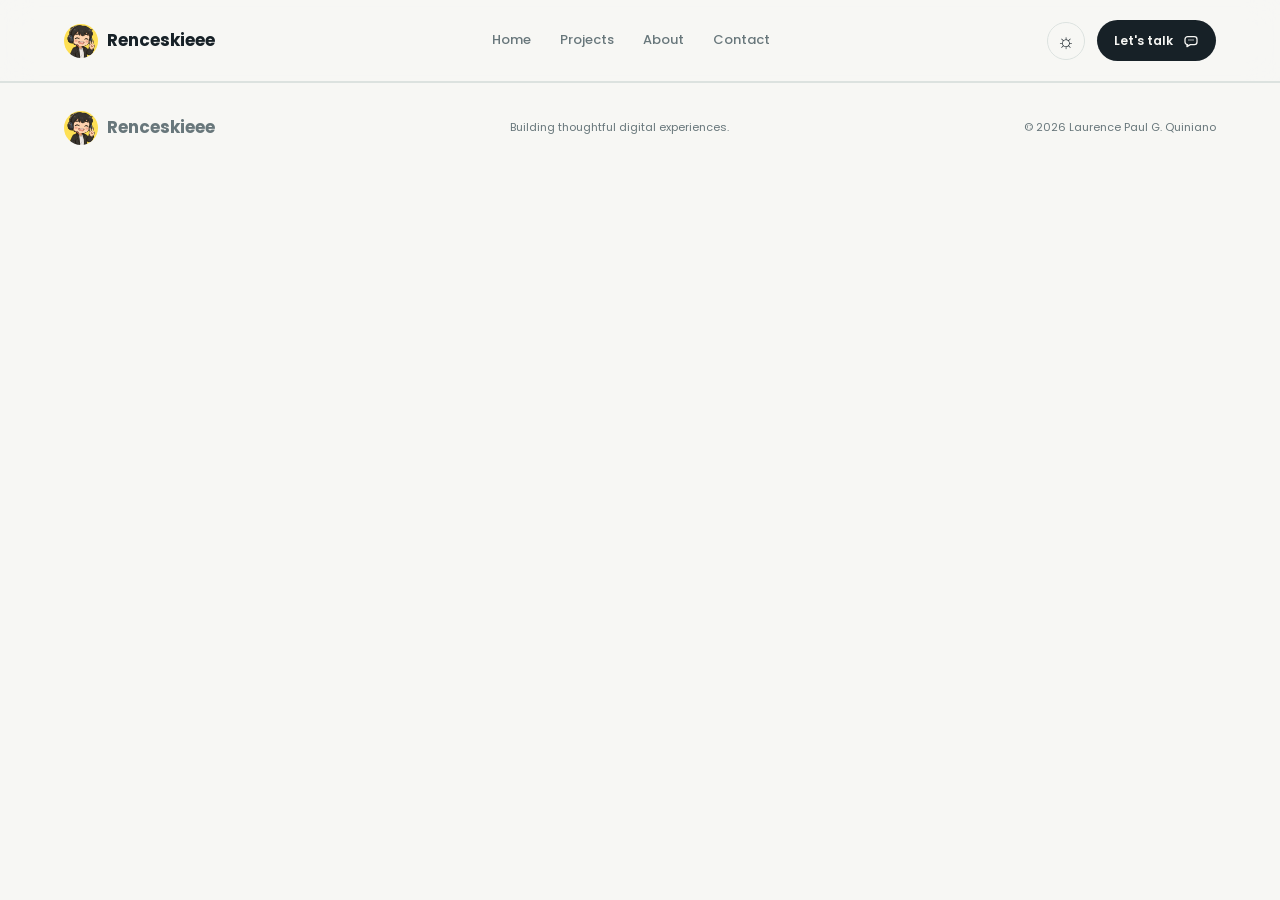
==== index.html @ ea2045a1 "potfolio deployment" ====
<!doctype html>
<html lang="en">
  <head>
    <meta charset="UTF-8" />
    <meta name="viewport" content="width=device-width, initial-scale=1.0" />
    <meta http-equiv="Cache-Control" content="no-cache, no-store, must-revalidate" />
    <meta http-equiv="Pragma" content="no-cache" />
    <meta http-equiv="refresh" content="0; url=main.html?v=20260806#home" />
    <title>Renceskieee</title>
    <link rel="icon" type="image/png" href="assets/images/icons/RencyQ.png" />
    <link rel="preconnect" href="https://fonts.googleapis.com" />
    <link rel="preconnect" href="https://fonts.gstatic.com" crossorigin />
    <link
      href="https://fonts.googleapis.com/css2?family=Poppins:wght@400;500;600;700;800&display=swap"
      rel="stylesheet"
    />
  </head>
  <body>
    <main class="redirect-message">
      <a href="main.html?v=20260806#home">Open Laurence Quiniano's portfolio</a>
    </main>
  </body>
</html>
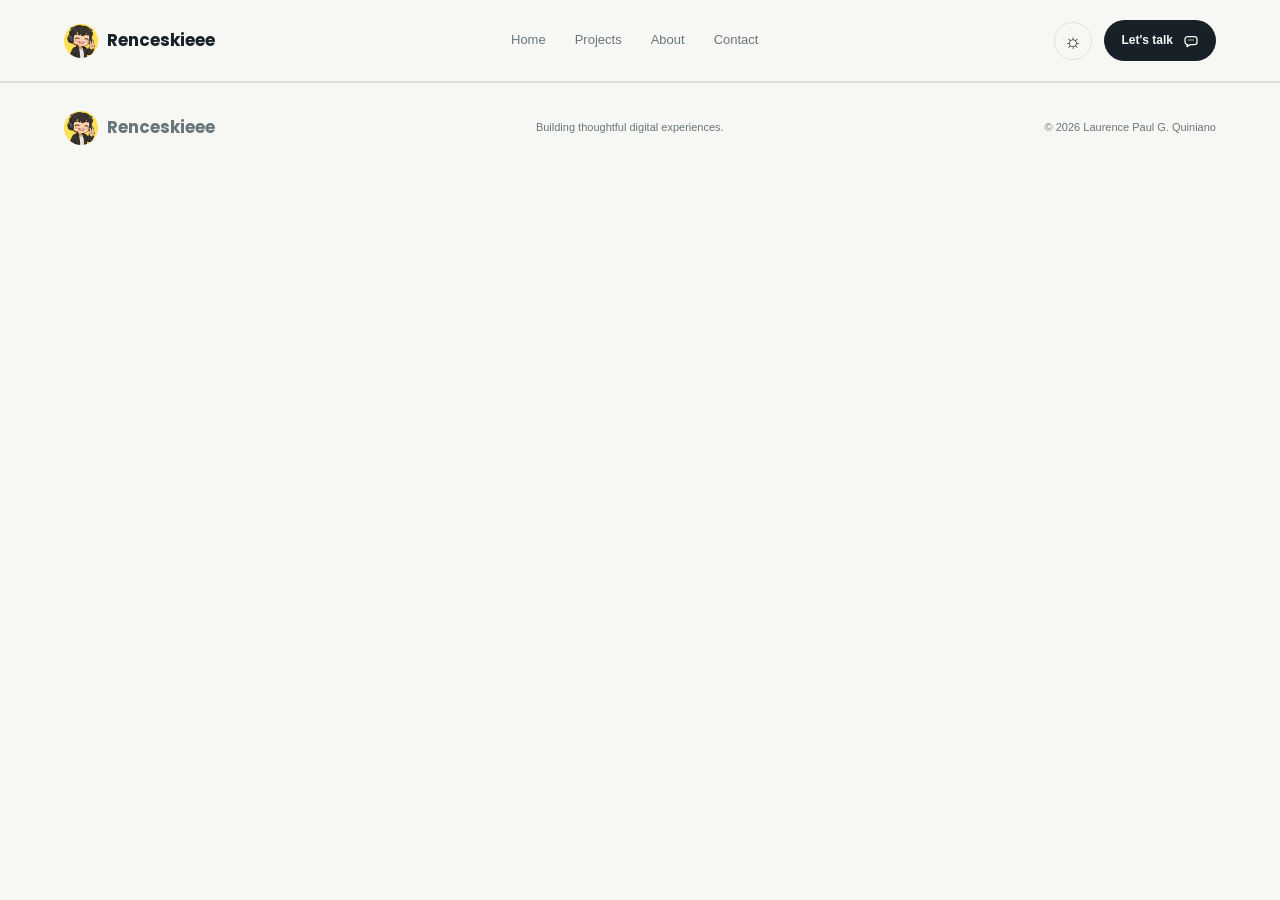
==== commit 2dcbb6a7: "index.html verification update" ====
--- a/index.html
+++ b/index.html
@@ -2,6 +2,7 @@
 <html lang="en">
   <head>
     <meta charset="UTF-8" />
+    <meta name="google-site-verification" content="sPp_TaTsUMmbUsxikgZh6AxbG1l3m3sPKCjCnGWLB4o" />
     <meta name="viewport" content="width=device-width, initial-scale=1.0" />
     <meta http-equiv="Cache-Control" content="no-cache, no-store, must-revalidate" />
     <meta http-equiv="Pragma" content="no-cache" />
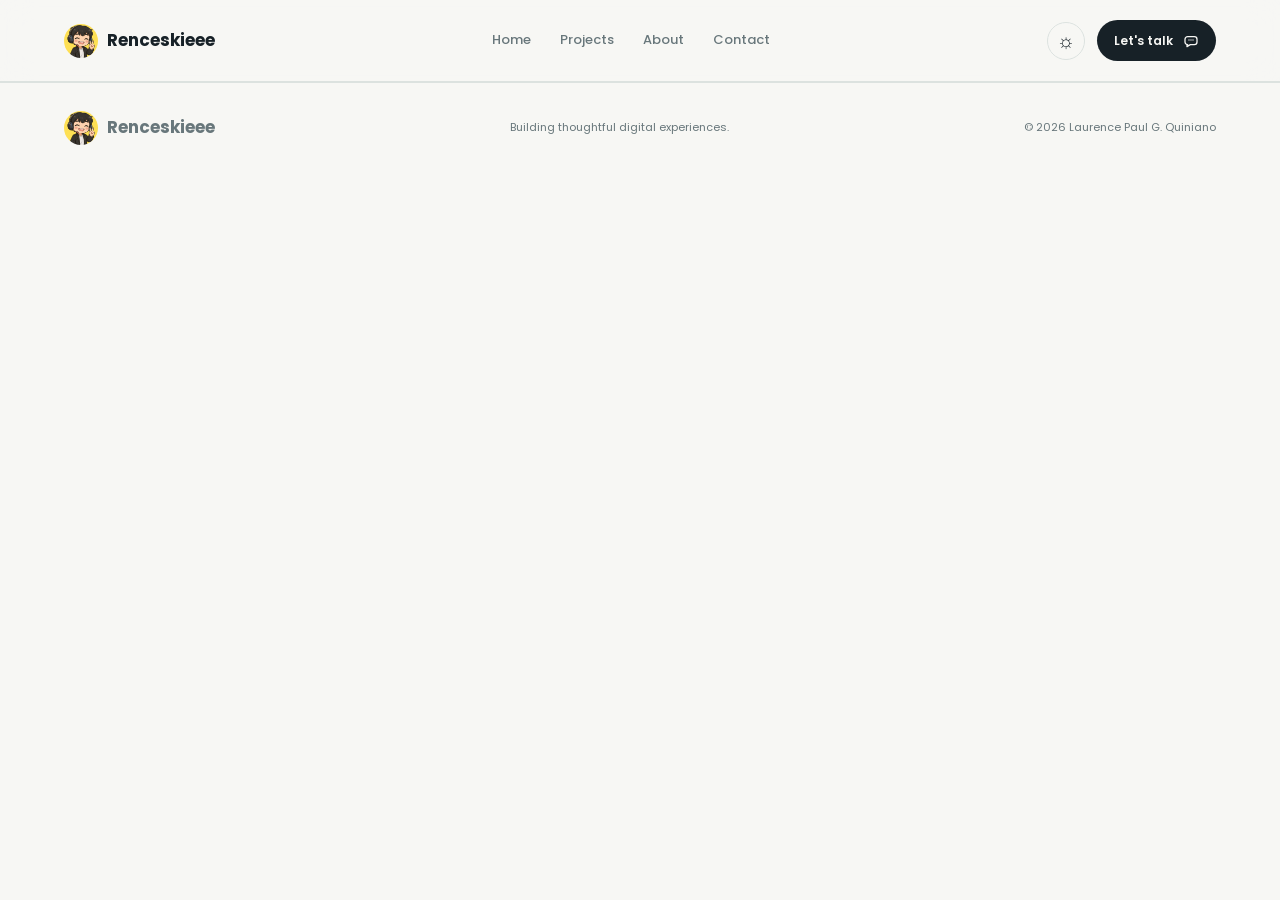
==== commit ddc1431a: "sitemap added and URL updated" ====
--- a/index.html
+++ b/index.html
@@ -6,7 +6,7 @@
     <meta name="viewport" content="width=device-width, initial-scale=1.0" />
     <meta http-equiv="Cache-Control" content="no-cache, no-store, must-revalidate" />
     <meta http-equiv="Pragma" content="no-cache" />
-    <meta http-equiv="refresh" content="0; url=main.html?v=20260806#home" />
+    <meta http-equiv="refresh" content="0; url=main.html#_home" />
     <title>Renceskieee</title>
     <link rel="icon" type="image/png" href="assets/images/icons/RencyQ.png" />
     <link rel="preconnect" href="https://fonts.googleapis.com" />
@@ -18,7 +18,7 @@
   </head>
   <body>
     <main class="redirect-message">
-      <a href="main.html?v=20260806#home">Open Laurence Quiniano's portfolio</a>
+      <a href="main.html#_home">Open Laurence Quiniano's portfolio</a>
     </main>
   </body>
 </html>
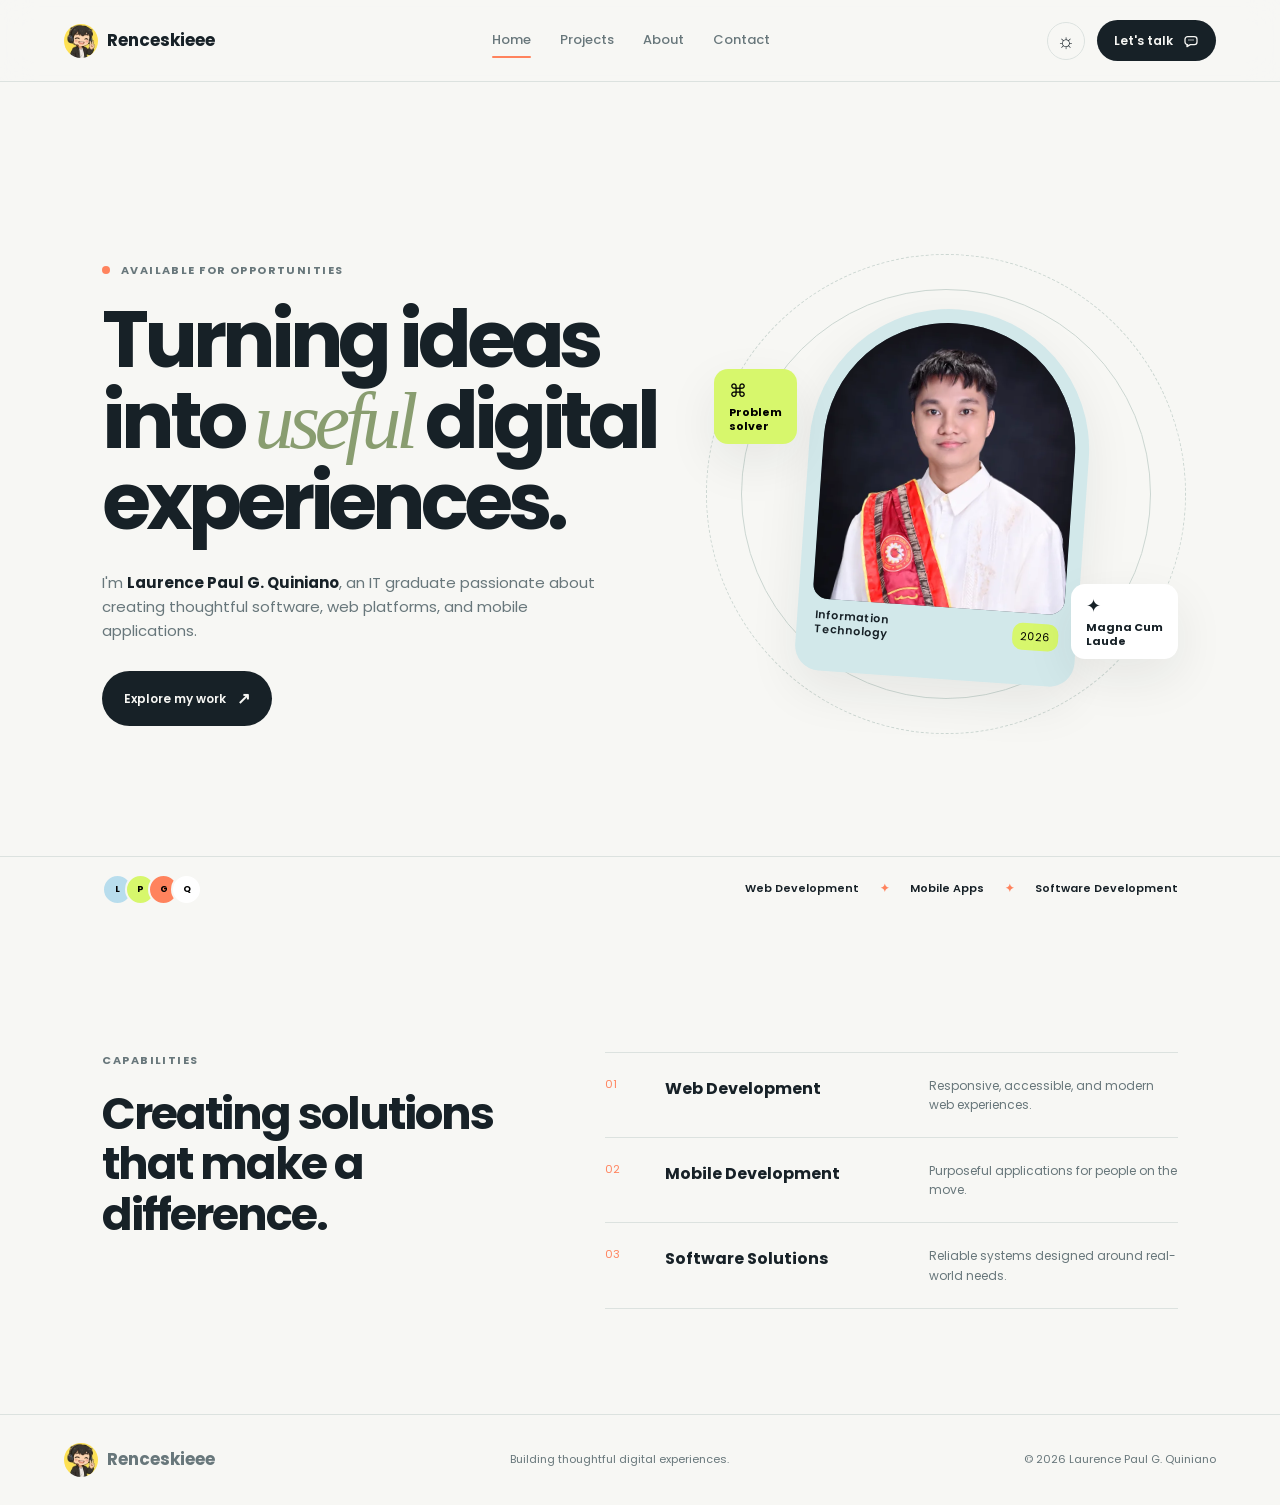
==== commit 479dbc7c: "pages and sitemap update" ====
--- a/index.html
+++ b/index.html
@@ -2,23 +2,248 @@
 <html lang="en">
   <head>
     <meta charset="UTF-8" />
+    <meta name="viewport" content="width=device-width, initial-scale=1.0" />
     <meta name="google-site-verification" content="sPp_TaTsUMmbUsxikgZh6AxbG1l3m3sPKCjCnGWLB4o" />
-    <meta name="viewport" content="width=device-width, initial-scale=1.0" />
-    <meta http-equiv="Cache-Control" content="no-cache, no-store, must-revalidate" />
-    <meta http-equiv="Pragma" content="no-cache" />
-    <meta http-equiv="refresh" content="0; url=main.html#_home" />
-    <title>Renceskieee</title>
-    <link rel="icon" type="image/png" href="assets/images/icons/RencyQ.png" />
+    <title>Laurence Paul Quiniano | Web &amp; Mobile Developer – Philippines</title>
+    <meta name="description" content="Portfolio of Laurence Paul G. Quiniano, a Magna Cum Laude BSIT graduate from EARIST building web and mobile apps with Flutter, React, Node.js and MySQL." />
+    <meta name="author" content="Laurence Paul G. Quiniano" />
+    <meta name="robots" content="index, follow" />
+    <link rel="canonical" href="https://renceskieee.dev/" />
+    <meta property="og:type" content="website" />
+    <meta property="og:site_name" content="Laurence Paul Quiniano" />
+    <meta property="og:title" content="Laurence Paul Quiniano | Web &amp; Mobile Developer – Philippines" />
+    <meta property="og:description" content="Portfolio of Laurence Paul G. Quiniano, a Magna Cum Laude BSIT graduate from EARIST building web and mobile apps with Flutter, React, Node.js and MySQL." />
+    <meta property="og:url" content="https://renceskieee.dev/" />
+    <meta property="og:image" content="https://renceskieee.dev/assets/images/og-cover.jpg" />
+    <meta property="og:image:width" content="1200" />
+    <meta property="og:image:height" content="630" />
+    <meta property="og:image:alt" content="Laurence Paul G. Quiniano – Web &amp; Mobile Developer" />
+    <meta property="og:locale" content="en_PH" />
+    <meta name="twitter:card" content="summary_large_image" />
+    <meta name="twitter:title" content="Laurence Paul Quiniano | Web &amp; Mobile Developer – Philippines" />
+    <meta name="twitter:description" content="Portfolio of Laurence Paul G. Quiniano, a Magna Cum Laude BSIT graduate from EARIST building web and mobile apps with Flutter, React, Node.js and MySQL." />
+    <meta name="twitter:image" content="https://renceskieee.dev/assets/images/og-cover.jpg" />
+    <link rel="icon" href="favicon.ico" sizes="any" />
+    <link rel="icon" type="image/png" sizes="32x32" href="assets/images/icons/favicon-32.png" />
+    <link rel="apple-touch-icon" href="assets/images/icons/apple-touch-icon.png" />
+    <link rel="preload" as="image" href="assets/images/myself/laurence-quiniano.webp" type="image/webp" />
     <link rel="preconnect" href="https://fonts.googleapis.com" />
     <link rel="preconnect" href="https://fonts.gstatic.com" crossorigin />
     <link
       href="https://fonts.googleapis.com/css2?family=Poppins:wght@400;500;600;700;800&display=swap"
       rel="stylesheet"
     />
+    <link rel="stylesheet" href="assets/css/style.css" />
+    <link rel="stylesheet" href="assets/css/home.css" />
+    <link rel="stylesheet" href="assets/css/projects.css" />
+    <link rel="stylesheet" href="assets/css/about.css" />
+    <link rel="stylesheet" href="assets/css/contacts.css" />
+    <script type="application/ld+json">
+      {
+        "@context": "https://schema.org",
+        "@graph": [
+          {
+            "@type": "Person",
+            "@id": "https://renceskieee.dev/#person",
+            "name": "Laurence Paul G. Quiniano",
+            "alternateName": [
+              "Laurence Quiniano",
+              "Renceskieee"
+            ],
+            "url": "https://renceskieee.dev/",
+            "image": "https://renceskieee.dev/assets/images/myself/laurence-quiniano.webp",
+            "jobTitle": "Programmer",
+            "description": "Information Technology graduate (Magna Cum Laude) building web and mobile applications with Flutter, React, Node.js and MySQL.",
+            "email": "mailto:quiniano.infotech@gmail.com",
+            "address": {
+              "@type": "PostalAddress",
+              "addressCountry": "PH"
+            },
+            "worksFor": {
+              "@type": "Organization",
+              "name": "Philippine Crop Insurance Corporation"
+            },
+            "alumniOf": {
+              "@type": "CollegeOrUniversity",
+              "name": "Eulogio \"Amang\" Rodriguez Institute of Science and Technology"
+            },
+            "knowsAbout": [
+              "Web Development",
+              "Mobile App Development",
+              "Flutter",
+              "React",
+              "JavaScript",
+              "Node.js",
+              "MySQL",
+              "Firebase"
+            ],
+            "sameAs": [
+              "https://web.facebook.com/xRency",
+              "https://www.instagram.com/renceskieee27/",
+              "https://www.youtube.com/@RencyQ"
+            ]
+          },
+          {
+            "@type": "WebSite",
+            "@id": "https://renceskieee.dev/#website",
+            "url": "https://renceskieee.dev/",
+            "name": "Laurence Paul Quiniano – Portfolio",
+            "publisher": {
+              "@id": "https://renceskieee.dev/#person"
+            },
+            "inLanguage": "en"
+          }
+        ]
+      }
+    </script>
   </head>
-  <body>
-    <main class="redirect-message">
-      <a href="main.html#_home">Open Laurence Quiniano's portfolio</a>
-    </main>
+  <body data-page="home">
+    <div class="site-shell">
+      <header class="site-header">
+        <a class="brand" href="./" aria-label="Renceskieee home"
+          ><img
+            src="assets/images/icons/logo-96.webp"
+            alt="Renceskieee logo"
+            width="34"
+            height="34"
+          /><strong>Renceskieee</strong></a
+        >
+        <button
+          class="menu-toggle"
+          type="button"
+          aria-label="Open navigation"
+          aria-expanded="false"
+        >
+          <i></i><i></i><i></i>
+        </button>
+        <nav class="site-nav" aria-label="Primary navigation">
+          <a href="./" class="active" aria-current="page">Home</a>
+          <a href="projects.html">Projects</a>
+          <a href="about.html">About</a>
+          <a href="contact.html">Contact</a>
+        </nav>
+        <div class="header-actions">
+          <button
+            class="theme-toggle"
+            type="button"
+            aria-label="Switch to dark mode"
+            aria-pressed="false"
+          >
+            <span class="sun-icon">☼</span
+            ><span class="moon-icon">☾</span></button
+          ><a class="header-cta" href="contact.html"
+            >Let's talk
+            <svg
+              class="header-cta-icon"
+              viewBox="0 0 24 24"
+              aria-hidden="true"
+              fill="none"
+              stroke="currentColor"
+              stroke-width="1.9"
+              stroke-linecap="round"
+              stroke-linejoin="round"
+            >
+              <path d="M7 7h10a4 4 0 0 1 4 4v4a4 4 0 0 1-4 4H11l-5 3v-3H7a4 4 0 0 1-4-4v-4a4 4 0 0 1 4-4Z" />
+              <path d="M9 12h.01M12 12h.01M15 12h.01" />
+            </svg></a
+          >
+        </div>
+      </header>
+      <main id="page-content">
+        <section class="home-page page-section">
+          <div class="hero-grid">
+            <div class="hero-copy reveal">
+              <p class="eyebrow"><span></span> Available for opportunities</p>
+              <h1>Turning ideas into <em>useful</em> digital experiences.</h1>
+              <p class="hero-text">
+                I'm <strong>Laurence Paul G. Quiniano</strong>, an IT graduate
+                passionate about creating thoughtful software, web platforms, and mobile
+                applications.
+              </p>
+              <div class="hero-actions">
+                <a class="button button-primary" href="projects.html"
+                  >Explore my work <span>↗</span></a
+                >
+              </div>
+            </div>
+            <div class="hero-visual reveal">
+              <div class="orbit orbit-one"></div>
+              <div class="orbit orbit-two"></div>
+              <div class="profile-card">
+                <div class="profile-image">
+                  <img
+                    src="assets/images/myself/laurence-quiniano.webp"
+                    width="560"
+                    height="700"
+                    fetchpriority="high"
+                    alt="Laurence Paul G. Quiniano graduation portrait"
+                    loading="eager"
+                    decoding="async"
+                  />
+                </div>
+                <div class="profile-card-bottom">
+                  <p>Information<br />Technology</p>
+                  <i>2026</i>
+                </div>
+              </div>
+              <div class="floating-card code-card">
+                <span>⌘</span>
+                <p>Problem<br />solver</p>
+              </div>
+              <div class="floating-card award-card">
+                <span>✦</span>
+                <p>Magna Cum<br />Laude</p>
+              </div>
+            </div>
+          </div>
+          <div class="hero-footer">
+            <div class="proof-avatars" aria-label="Proof avatars">
+              <b>L</b><b>P</b><b>G</b><b>Q</b>
+            </div>
+            <div class="skill-marquee">
+              <span>Web Development</span><i>✦</i><span>Mobile Apps</span><i>✦</i
+              ><span>Software Development</span>
+            </div>
+          </div>
+          <section class="skills-preview reveal">
+            <div>
+              <p class="eyebrow">Capabilities</p>
+              <h2>Creating solutions that make a difference.</h2>
+            </div>
+            <div class="skill-list">
+              <article>
+                <span>01</span>
+                <h3>Web Development</h3>
+                <p>Responsive, accessible, and modern web experiences.</p>
+              </article>
+              <article>
+                <span>02</span>
+                <h3>Mobile Development</h3>
+                <p>Purposeful applications for people on the move.</p>
+              </article>
+              <article>
+                <span>03</span>
+                <h3>Software Solutions</h3>
+                <p>Reliable systems designed around real-world needs.</p>
+              </article>
+            </div>
+          </section>
+        </section>
+      </main>
+      <footer class="site-footer">
+        <a class="brand" href="./" aria-label="Renceskieee home"
+          ><img
+            src="assets/images/icons/logo-96.webp"
+            alt="Renceskieee logo"
+            width="34"
+            height="34"
+          /><strong>Renceskieee</strong></a
+        >
+        <p>Building thoughtful digital experiences.</p>
+        <p>© <span id="year">2026</span> Laurence Paul G. Quiniano</p>
+      </footer>
+    </div>
+    <script src="assets/js/main.js"></script>
+    <script src="assets/js/home.js"></script>
   </body>
 </html>
--- a/assets/css/style.css
+++ b/assets/css/style.css
@@ -0,0 +1,442 @@
+:root {
+  --ink: #172127;
+  --muted: #68777b;
+  --paper: #f7f7f4;
+  --white: #fff;
+  --lime: #d7f76c;
+  --orange: #ff835d;
+  --blue: #b8dded;
+  --line: #dce2df;
+  --header: rgba(247, 247, 244, 0.9);
+  --shadow: 0 18px 50px rgba(20, 35, 38, 0.08);
+  --radius: 22px;
+  --icon-filter: invert(12%) sepia(13%) saturate(1390%) hue-rotate(155deg) brightness(94%) contrast(91%);
+}
+html[data-theme="dark"] {
+  --ink: #edf3ee;
+  --muted: #a8b7b2;
+  --paper: #111916;
+  --white: #19241f;
+  --lime: #d7f76c;
+  --orange: #ff9b79;
+  --blue: #31515b;
+  --line: #31423b;
+  --header: rgba(17, 25, 22, 0.9);
+  --shadow: 0 18px 50px rgba(0, 0, 0, 0.28);
+  --icon-filter: invert(96%) sepia(7%) saturate(537%) hue-rotate(74deg) brightness(103%) contrast(91%);
+}
+* {
+  box-sizing: border-box;
+}
+html {
+  scroll-behavior: smooth;
+}
+body {
+  margin: 0;
+  background: var(--paper);
+  color: var(--ink);
+  font-family: Poppins, sans-serif;
+  font-size: 15px;
+  line-height: 1.6;
+  transition:
+    background 0.3s,
+    color 0.3s;
+}
+a {
+  color: inherit;
+  text-decoration: none;
+}
+button,
+input,
+textarea {
+  font: inherit;
+}
+.site-shell {
+  max-width: 1600px;
+  margin: auto;
+  overflow: hidden;
+}
+.site-header {
+  height: 82px;
+  padding: 0 clamp(20px, 5vw, 80px);
+  display: flex;
+  align-items: center;
+  justify-content: space-between;
+  border-bottom: 1px solid var(--line);
+  position: sticky;
+  top: 0;
+  background: var(--header);
+  -webkit-backdrop-filter: blur(16px);
+  backdrop-filter: blur(16px);
+  z-index: 10;
+  transition:
+    background 0.3s,
+    border-color 0.3s;
+}
+@supports not ((-webkit-backdrop-filter: blur(1px)) or (backdrop-filter: blur(1px))) {
+  .site-header {
+    background: var(--paper);
+  }
+}
+.brand {
+  display: flex;
+  align-items: center;
+  gap: 9px;
+  font-size: 17px;
+}
+.brand img {
+  width: 34px;
+  height: 34px;
+  border-radius: 50%;
+  object-fit: cover;
+  display: block;
+}
+.site-nav {
+  display: flex;
+  gap: 29px;
+}
+.site-nav a {
+  color: var(--muted);
+  font-size: 13px;
+  font-weight: 500;
+  position: relative;
+  padding: 7px 0;
+}
+.site-nav a.active,
+.site-nav a:hover {
+  color: var(--muted);
+}
+.site-nav a:after {
+  content: "";
+  position: absolute;
+  left: 0;
+  bottom: 0;
+  width: 100%;
+  height: 2px;
+  border-radius: 2px;
+  background: var(--orange);
+  transform: scaleX(0);
+  transform-origin: right;
+  transition: transform 0.3s ease;
+}
+.site-nav a.active:after {
+  transform: scaleX(1);
+  transform-origin: left;
+}
+.header-actions {
+  display: flex;
+  align-items: center;
+  gap: 12px;
+}
+.theme-toggle {
+  width: 38px;
+  height: 38px;
+  display: grid;
+  place-items: center;
+  border-radius: 50%;
+  border: 1px solid var(--line);
+  background: transparent;
+  color: var(--ink);
+  cursor: pointer;
+  position: relative;
+  isolation: isolate;
+  will-change: transform;
+  transition:
+    transform 0.16s ease,
+    border-color 0.3s,
+    color 0.3s,
+    background 0.3s,
+    box-shadow 0.3s;
+}
+.theme-toggle:hover {
+  transform: rotate(12deg) scale(1.04);
+  border-color: var(--orange);
+  box-shadow: 0 5px 14px rgba(20, 35, 38, 0.12);
+}
+.theme-toggle:active {
+  transform: scale(0.92);
+}
+.theme-toggle:focus-visible,
+.menu-toggle:focus-visible {
+  outline: 2px solid var(--orange);
+  outline-offset: 3px;
+}
+.theme-toggle span {
+  position: absolute;
+  line-height: 1;
+  pointer-events: none;
+  transition:
+    opacity 0.2s ease,
+    transform 0.25s ease,
+    color 0.3s ease;
+}
+.theme-toggle .sun-icon {
+  font-size: 20px;
+  opacity: 1;
+  transform: rotate(0deg) scale(1);
+}
+.theme-toggle .moon-icon {
+  font-size: 19px;
+  opacity: 0;
+  transform: rotate(-45deg) scale(0.65);
+}
+html[data-theme="dark"] .theme-toggle .sun-icon {
+  opacity: 0;
+  transform: rotate(45deg) scale(0.65);
+}
+html[data-theme="dark"] .theme-toggle .moon-icon {
+  opacity: 1;
+  transform: rotate(0deg) scale(1);
+}
+.header-cta,
+.button {
+  display: inline-flex;
+  align-items: center;
+  gap: 11px;
+  background: var(--ink);
+  color: var(--paper);
+  padding: 11px 17px;
+  border-radius: 999px;
+  font-size: 12px;
+  font-weight: 600;
+  border: 0;
+  cursor: pointer;
+  transition:
+    transform 0.2s,
+    background 0.2s,
+    color 0.3s;
+}
+.header-cta span,
+.button span {
+  font-size: 16px;
+}
+.header-cta-icon {
+  width: 16px;
+  height: 16px;
+  flex-shrink: 0;
+  display: block;
+  margin-left: -1px;
+  margin-top: -1px;
+}
+.header-cta:hover,
+.button:hover {
+  transform: translateY(-3px);
+  background: var(--orange);
+  color: #172127;
+}
+.menu-toggle {
+  display: none;
+}
+.page-section {
+  padding: clamp(50px, 8vw, 120px) clamp(20px, 8vw, 130px);
+  min-height: calc(100vh - 183px);
+}
+.eyebrow {
+  font-size: 11px;
+  letter-spacing: 0.13em;
+  text-transform: uppercase;
+  font-weight: 700;
+  color: var(--muted);
+  margin: 0 0 20px;
+}
+.eyebrow span {
+  display: inline-block;
+  width: 8px;
+  height: 8px;
+  border-radius: 50%;
+  background: var(--orange);
+  margin-right: 7px;
+}
+.page-heading h1,
+.about-intro h1,
+.contact-heading h1 {
+  font-size: clamp(40px, 6vw, 83px);
+  line-height: 1.08;
+  letter-spacing: -0.055em;
+  margin: 0;
+}
+.page-heading em,
+.about-intro em,
+.contact-heading em,
+.hero-copy em {
+  font-family: Georgia, serif;
+  font-weight: 400;
+  color: #899d70;
+}
+.page-heading > p:last-child,
+.about-intro > p:last-child,
+.contact-heading > p:last-child {
+  max-width: 590px;
+  color: var(--muted);
+  margin: 28px 0 0;
+}
+.site-footer {
+  border-top: 1px solid var(--line);
+  padding: 28px clamp(20px, 5vw, 80px);
+  display: flex;
+  justify-content: space-between;
+  align-items: center;
+  color: var(--muted);
+  font-size: 11px;
+  transition: border-color 0.3s;
+}
+.site-footer p {
+  margin: 0;
+}
+.scroll-top {
+  position: fixed;
+  right: 25px;
+  bottom: 25px;
+  width: 42px;
+  height: 42px;
+  border: 0;
+  border-radius: 50%;
+  background: var(--ink);
+  color: var(--paper);
+  font-size: 19px;
+  cursor: pointer;
+  opacity: 0;
+  transform: translateY(12px);
+  pointer-events: none;
+  transition: 0.2s;
+  z-index: 30;
+}
+.scroll-top.visible {
+  opacity: 1;
+  transform: none;
+  pointer-events: auto;
+}
+.error-state {
+  text-align: center;
+  padding: 160px 20px;
+}
+.reveal {
+  animation: rise 0.6s ease both;
+}
+@keyframes rise {
+  from {
+    opacity: 0;
+    transform: translateY(18px);
+  }
+  to {
+    opacity: 1;
+    transform: none;
+  }
+}
+html[data-theme="dark"] .project-card,
+html[data-theme="dark"] .contact-form {
+  background: var(--white);
+}
+html[data-theme="dark"] .tags span {
+  background: #293730;
+}
+html[data-theme="dark"] .values {
+  background: #20342c;
+}
+html[data-theme="dark"] .values .eyebrow {
+  color: #b8d1bd;
+}
+html[data-theme="dark"] .values div > p {
+  color: #c4d2ca;
+}
+html[data-theme="dark"] .profile-card {
+  background: #305158;
+}
+html[data-theme="dark"] .profile-image {
+  background: linear-gradient(155deg, #547078, #1c2c30);
+}
+html[data-theme="dark"] .floating-card.award-card {
+  background: #23322c;
+}
+html[data-theme="dark"] .hero-footer {
+  border-color: var(--line);
+}
+html[data-theme="dark"] .contact-form input,
+html[data-theme="dark"] .contact-form textarea {
+  color: var(--ink);
+}
+html[data-theme="dark"] .project-aqua .project-visual {
+  background: #365764;
+}
+html[data-theme="dark"] .project-pcic .project-visual {
+  background: #526943;
+}
+html[data-theme="dark"] .project-hris .project-visual {
+  background: #454960;
+}
+html[data-theme="dark"] .project-sk .project-visual {
+  background: #915745;
+}
+@media (max-width: 900px) {
+  .site-header {
+    height: 70px;
+  }
+  .brand {
+    min-width: 0;
+    order: 1;
+  }
+  .brand strong {
+    overflow: hidden;
+    text-overflow: ellipsis;
+    white-space: nowrap;
+  }
+  .header-cta {
+    display: none;
+  }
+  .header-actions {
+    margin-left: auto;
+    order: 2;
+  }
+  .menu-toggle {
+    display: flex;
+    flex-direction: column;
+    align-items: center;
+    justify-content: center;
+    gap: 4px;
+    width: 38px;
+    height: 38px;
+    background: transparent;
+    border: 0;
+    padding: 8px;
+    margin-left: 12px;
+    cursor: pointer;
+    order: 3;
+    z-index: 12;
+  }
+  .menu-toggle i {
+    height: 2px;
+    width: 22px;
+    background: var(--ink);
+    display: block;
+  }
+  .site-nav {
+    display: none;
+    position: absolute;
+    top: 70px;
+    left: 0;
+    right: 0;
+    padding: 22px;
+    background: var(--paper);
+    box-shadow: var(--shadow);
+    flex-direction: column;
+    gap: 16px;
+    order: 4;
+  }
+  .site-nav.is-open {
+    display: flex;
+  }
+  .site-nav a {
+    width: max-content;
+  }
+  .site-nav a:after {
+    bottom: -2px;
+  }
+  .site-footer {
+    flex-direction: column;
+    gap: 12px;
+    text-align: center;
+  }
+  .page-section {
+    min-height: calc(100vh - 190px);
+  }
+}
--- a/assets/css/home.css
+++ b/assets/css/home.css
@@ -0,0 +1,278 @@
+.home-page {
+  padding-bottom: 0;
+}
+.hero-grid {
+  min-height: 620px;
+  display: grid;
+  grid-template-columns: 1.1fr 0.9fr;
+  align-items: center;
+  gap: 45px;
+}
+.hero-copy h1 {
+  font-size: clamp(46px, 6.2vw, 94px);
+  letter-spacing: -0.065em;
+  line-height: 1.02;
+  margin: 0;
+  max-width: 730px;
+}
+.hero-text {
+  max-width: 500px;
+  color: var(--muted);
+  margin: 28px 0;
+}
+.hero-text strong {
+  color: var(--ink);
+}
+.hero-actions {
+  display: flex;
+  align-items: center;
+  gap: 23px;
+}
+.button-primary {
+  padding: 15px 22px;
+}
+.proof-avatars {
+  display: flex;
+  align-items: center;
+}
+.proof-avatars b {
+  width: 31px;
+  height: 31px;
+  border-radius: 50%;
+  display: grid;
+  place-items: center;
+  margin-right: -8px;
+  border: 2px solid #f7f7f4;
+  font-size: 9px;
+  background: #b8dded;
+  color: #000;
+}
+.proof-avatars b:nth-child(2) {
+  background: #d7f76c;
+}
+.proof-avatars b:nth-child(3) {
+  background: #ff835d;
+}
+.proof-avatars b:nth-child(4) {
+  background: #fff;
+}
+.hero-visual {
+  height: 470px;
+  position: relative;
+  display: grid;
+  place-items: center;
+}
+.profile-card {
+  width: min(280px, 72vw);
+  height: 370px;
+  position: relative;
+  z-index: 2;
+  padding: 14px;
+  border-radius: 140px 140px 25px 25px;
+  background: #d2e8ea;
+  box-shadow: var(--shadow);
+  transform: rotate(4deg);
+  overflow: hidden;
+}
+.profile-image {
+  height: 284px;
+  border-radius: 125px 125px 15px 15px;
+  background: linear-gradient(155deg, #6d898f, #293d45);
+  display: grid;
+  place-items: center;
+  position: relative;
+  overflow: hidden;
+  transition: transform 0.3s ease, box-shadow 0.3s ease;
+}
+.profile-image img {
+  width: 100%;
+  height: 100%;
+  object-fit: contain;
+  object-position: center bottom;
+  display: block;
+  transition: transform 0.3s ease;
+}
+.profile-card:hover .profile-image img {
+  transform: scale(1.01);
+}
+.profile-card-bottom {
+  display: flex;
+  justify-content: space-between;
+  align-items: center;
+  padding: 9px 4px;
+}
+.profile-card-bottom p {
+  font-size: 11px;
+  line-height: 1.3;
+  margin: 0;
+  font-weight: 600;
+}
+.profile-card-bottom i {
+  font-style: normal;
+  font-size: 11px;
+  background: var(--lime);
+  padding: 5px 8px;
+  border-radius: 10px;
+  color: #000;
+}
+.orbit {
+  position: absolute;
+  border: 1px solid #cbd6d1;
+  border-radius: 50%;
+  width: 410px;
+  height: 410px;
+}
+.orbit-two {
+  width: 480px;
+  height: 480px;
+  border-style: dashed;
+}
+.floating-card {
+  position: absolute;
+  z-index: 3;
+  border-radius: 14px;
+  padding: 11px 15px;
+  box-shadow: var(--shadow);
+  font-size: 11px;
+  line-height: 1.25;
+}
+.floating-card span {
+  font-size: 18px;
+}
+.floating-card p {
+  margin: 3px 0 0;
+  font-weight: 700;
+}
+.code-card {
+  left: 0;
+  top: 110px;
+  background: var(--lime);
+  color: #000;
+}
+.award-card {
+  right: 0;
+  bottom: 70px;
+  background: var(--white);
+}
+.hero-footer {
+  margin: 0 calc(clamp(20px, 8vw, 130px) * -1);
+  margin-top: clamp(34px, 4vw, 58px);
+  padding: 17px clamp(20px, 8vw, 130px);
+  border-top: 1px solid var(--line);
+  display: flex;
+  align-items: center;
+  justify-content: space-between;
+  gap: 30px;
+  color: var(--muted);
+  font-size: 11px;
+}
+.hero-footer > * {
+  min-width: 0;
+}
+.skill-marquee {
+  display: flex;
+  justify-content: flex-end;
+  flex-wrap: wrap;
+  gap: 21px;
+  color: var(--ink);
+  font-weight: 600;
+  text-align: right;
+}
+.skill-marquee i {
+  color: var(--orange);
+  font-style: normal;
+}
+.skills-preview {
+  padding: 130px 0 105px;
+  display: grid;
+  grid-template-columns: 0.85fr 1.15fr;
+  gap: 80px;
+}
+.skills-preview h2,
+.section-intro h2 {
+  font-size: clamp(30px, 3.5vw, 51px);
+  line-height: 1.12;
+  letter-spacing: -0.045em;
+  margin: 0;
+  max-width: 400px;
+}
+.skill-list article {
+  border-top: 1px solid var(--line);
+  display: grid;
+  grid-template-columns: 45px 1fr 1fr;
+  gap: 15px;
+  padding: 23px 0;
+}
+.skill-list article:last-child {
+  border-bottom: 1px solid var(--line);
+}
+.skill-list span {
+  color: var(--orange);
+  font-size: 11px;
+}
+.skill-list h3 {
+  margin: 0;
+  font-size: 16px;
+}
+.skill-list p {
+  margin: 0;
+  color: var(--muted);
+  font-size: 12px;
+}
+@media (max-width: 800px) {
+  .hero-grid,
+  .skills-preview {
+    grid-template-columns: 1fr;
+  }
+  .hero-grid {
+    padding-top: 25px;
+  }
+  .hero-visual {
+    height: 420px;
+    order: -1;
+  }
+  .hero-footer {
+    flex-direction: column;
+    align-items: flex-start;
+    margin-top: 28px;
+  }
+  .skill-marquee {
+    justify-content: flex-start;
+    text-align: left;
+  }
+  .skills-preview {
+    gap: 40px;
+  }
+  .skill-list article {
+    grid-template-columns: 35px 1fr;
+  }
+  .skill-list p {
+    grid-column: 2;
+  }
+  .floating-card {
+    transform: scale(0.85);
+  }
+  .orbit-two {
+    width: 400px;
+    height: 400px;
+  }
+}
+@media (max-width: 420px) {
+  .hero-visual {
+    height: 340px;
+  }
+  .profile-card {
+    transform: scale(0.8) rotate(4deg);
+  }
+  .orbit {
+    transform: scale(0.75);
+  }
+  .code-card {
+    left: -10px;
+    top: 70px;
+  }
+  .award-card {
+    right: -10px;
+    bottom: 35px;
+  }
+}
--- a/assets/css/projects.css
+++ b/assets/css/projects.css
@@ -0,0 +1,286 @@
+.projects-page {
+  max-width: 1320px;
+  margin: auto;
+}
+.page-heading {
+  display: grid;
+  grid-template-columns: 1fr 1fr;
+  gap: 30px;
+  margin-bottom: 70px;
+}
+.page-heading .eyebrow {
+  grid-column: 1/-1;
+}
+.page-heading > p:last-child {
+  align-self: end;
+}
+.projects-grid {
+  display: grid;
+  grid-template-columns: 1fr 1fr;
+  gap: 28px;
+}
+.project-card {
+  background: var(--white);
+  border-radius: var(--radius);
+  overflow: hidden;
+  box-shadow: 0 5px 20px rgba(20, 35, 38, 0.025);
+  transition:
+    transform 0.25s,
+    box-shadow 0.25s;
+}
+.project-card:hover {
+  transform: translateY(-7px);
+  box-shadow: var(--shadow);
+}
+.project-visual {
+  height: 280px;
+  position: relative;
+  overflow: hidden;
+}
+.project-image {
+  width: 100%;
+  height: 100%;
+  display: block;
+  object-fit: cover;
+  object-position: center;
+}
+.project-visual .visual-mark,
+.project-visual p,
+.project-visual i {
+  display: none;
+}
+.project-aqua .project-visual {
+  background: #527b89;
+}
+.project-pcic .project-visual {
+  background: #758d5b;
+}
+.project-hris .project-visual {
+  background: #4f526c;
+}
+.project-sk .project-visual {
+  background: #bd725b;
+}
+.project-content {
+  padding: 25px 28px 28px;
+}
+.project-label {
+  display: flex;
+  justify-content: space-between;
+  color: var(--muted);
+  font-size: 10px;
+  text-transform: uppercase;
+  letter-spacing: 0.1em;
+}
+.project-label span {
+  color: var(--orange);
+  font-weight: 700;
+}
+.project-label p {
+  margin: 0;
+}
+.project-content h2 {
+  font-size: 23px;
+  letter-spacing: -0.04em;
+  line-height: 1.2;
+  margin: 12px 0;
+}
+.project-content > p {
+  color: var(--muted);
+  font-size: 12px;
+  margin: 0;
+  min-height: 57px;
+}
+.tags {
+  display: flex;
+  flex-wrap: wrap;
+  gap: 7px;
+  margin: 22px 0;
+}
+.tags span {
+  font-size: 10px;
+  background: #f0f3ef;
+  border-radius: 20px;
+  padding: 5px 9px;
+}
+.project-link {
+  display: flex;
+  justify-content: space-between;
+  border-top: 1px solid var(--line);
+  padding-top: 16px;
+  font-size: 12px;
+  font-weight: 600;
+}
+.project-link b {
+  font-size: 17px;
+}
+.viewer-open {
+  overflow: hidden;
+}
+.image-viewer {
+  position: fixed;
+  inset: 0;
+  z-index: 50;
+  display: grid;
+  place-items: center;
+  padding: clamp(16px, 4vw, 52px);
+  visibility: hidden;
+  opacity: 0;
+  transition: opacity 0.24s ease, visibility 0.24s;
+}
+.image-viewer.is-open,
+.image-viewer.is-closing {
+  visibility: visible;
+}
+.image-viewer.is-open {
+  opacity: 1;
+}
+.image-viewer-backdrop {
+  position: absolute;
+  inset: 0;
+  background: rgba(8, 13, 14, 0.94);
+  cursor: zoom-out;
+}
+.image-viewer-panel {
+  position: relative;
+  z-index: 1;
+  width: min(100%, 1280px);
+  height: min(100%, 900px);
+  display: grid;
+  grid-template-columns: 56px minmax(0, 1fr) 56px;
+  align-items: center;
+  gap: clamp(10px, 2vw, 32px);
+}
+.image-viewer-figure {
+  width: 100%;
+  height: 100%;
+  margin: 0;
+  display: grid;
+  place-items: center;
+  min-width: 0;
+  min-height: 0;
+}
+.image-viewer-image {
+  display: block;
+  width: auto;
+  height: auto;
+  max-width: 100%;
+  max-height: calc(100% - 42px);
+  object-fit: contain;
+  border-radius: 4px;
+  box-shadow: 0 20px 70px rgba(0, 0, 0, 0.38);
+  transition: opacity 0.18s ease, transform 0.18s ease;
+}
+.image-viewer-image.is-switching {
+  opacity: 0.35;
+  transform: scale(0.985);
+}
+.image-viewer-counter {
+  position: absolute;
+  bottom: 0;
+  left: 50%;
+  margin: 0;
+  color: rgba(255, 255, 255, 0.78);
+  font-size: 12px;
+  letter-spacing: 0.08em;
+  transform: translateX(-50%);
+}
+.image-viewer-close,
+.image-viewer-control {
+  display: flex;
+  align-items: center;
+  justify-content: center;
+  width: 48px;
+  height: 48px;
+  padding: 0;
+  border: 1px solid rgba(255, 255, 255, 0.25);
+  border-radius: 50%;
+  background: rgba(255, 255, 255, 0.08);
+  color: #fff;
+  cursor: pointer;
+  transition: background 0.2s ease, border-color 0.2s ease, transform 0.2s ease;
+}
+.image-viewer-close:hover,
+.image-viewer-control:hover {
+  border-color: var(--orange);
+  background: var(--orange);
+  color: #172127;
+  transform: scale(1.06);
+}
+.image-viewer-close:focus-visible,
+.image-viewer-control:focus-visible {
+  outline: 2px solid var(--lime);
+  outline-offset: 4px;
+}
+.image-viewer-close {
+  position: absolute;
+  top: 0;
+  right: 0;
+  z-index: 2;
+  font-size: 30px;
+  font-weight: 300;
+  line-height: 1;
+}
+.image-viewer-control {
+  font-family: Georgia, serif;
+  font-size: 38px;
+  font-weight: 400;
+  line-height: 1;
+  text-align: center;
+}
+@media (max-width: 600px) {
+  .image-viewer {
+    padding: 72px 12px 24px;
+  }
+  .image-viewer-panel {
+    width: 100%;
+    height: 100%;
+    grid-template-columns: 48px minmax(0, 1fr) 48px;
+    grid-template-rows: minmax(0, 1fr);
+    gap: 8px;
+  }
+  .image-viewer-figure {
+    grid-column: 2;
+    grid-row: 1;
+  }
+  .image-viewer-image {
+    max-height: calc(100% - 12px);
+  }
+  .image-viewer-previous,
+  .image-viewer-next {
+    grid-row: 1;
+    align-self: center;
+  }
+  .image-viewer-previous {
+    grid-column: 1;
+    justify-self: center;
+  }
+  .image-viewer-next {
+    grid-column: 3;
+    justify-self: center;
+  }
+  .image-viewer-close {
+    top: -52px;
+    right: 0;
+  }
+}
+@media (prefers-reduced-motion: reduce) {
+  .image-viewer,
+  .image-viewer-image,
+  .image-viewer-close,
+  .image-viewer-control {
+    transition: none;
+  }
+}
+@media (max-width: 700px) {
+  .page-heading {
+    display: block;
+    margin-bottom: 45px;
+  }
+  .projects-grid {
+    grid-template-columns: 1fr;
+  }
+  .project-visual {
+    height: 230px;
+  }
+}
--- a/assets/css/about.css
+++ b/assets/css/about.css
@@ -0,0 +1,157 @@
+.about-page {
+  max-width: 1320px;
+  margin: auto;
+}
+.about-intro {
+  display: grid;
+  grid-template-columns: 0.9fr 1.1fr;
+  gap: 35px;
+}
+.about-intro .eyebrow {
+  grid-column: 1/-1;
+  margin-bottom: 0;
+}
+.about-intro > p:last-child {
+  align-self: end;
+}
+.about-facts {
+  display: grid;
+  grid-template-columns: repeat(3, 1fr);
+  border-top: 1px solid var(--line);
+  border-bottom: 1px solid var(--line);
+  margin: 100px 0;
+}
+.about-facts div {
+  padding: 28px 25px;
+  border-right: 1px solid var(--line);
+}
+.about-facts div:first-child {
+  padding-left: 0;
+}
+.about-facts div:last-child {
+  border: 0;
+}
+.about-facts b {
+  font-size: 27px;
+  letter-spacing: -0.05em;
+  display: block;
+}
+.about-facts span {
+  font-size: 11px;
+  color: var(--muted);
+}
+.about-section {
+  display: grid;
+  grid-template-columns: 0.8fr 1.2fr;
+  gap: 80px;
+  margin: 0 0 110px;
+}
+.timeline article {
+  display: grid;
+  grid-template-columns: 135px 1fr;
+  border-top: 1px solid var(--line);
+  padding: 0 0 32px;
+  margin-bottom: 32px;
+}
+.timeline article span {
+  font-size: 11px;
+  color: var(--orange);
+  padding-top: 21px;
+}
+.timeline h3,
+.expertise-grid h3 {
+  font-size: 17px;
+  letter-spacing: -0.03em;
+  margin: 19px 0 5px;
+}
+.timeline p,
+.expertise-grid p {
+  color: var(--muted);
+  font-size: 12px;
+  margin: 0;
+}
+.timeline small {
+  display: inline-block;
+  margin-top: 13px;
+  font-size: 10px;
+  background: var(--lime);
+  color: #172127;
+  padding: 4px 9px;
+  border-radius: 20px;
+}
+.timeline article.milestone h3 {
+  margin-top: 17px;
+}
+.timeline article.milestone p {
+  max-width: 430px;
+}
+.expertise-grid {
+  display: grid;
+  grid-template-columns: 1fr 1fr;
+  gap: 0 35px;
+}
+.expertise-grid article {
+  border-top: 1px solid var(--line);
+  padding: 4px 0 28px;
+  min-height: 125px;
+}
+.values {
+  border-radius: var(--radius);
+  padding: 55px;
+  background: #dfe9e2;
+  grid-template-columns: 0.7fr 1.3fr;
+  gap: 30px;
+}
+.values .eyebrow {
+  color: #58715f;
+}
+.values h2 {
+  font-size: clamp(27px, 3.5vw, 45px);
+  letter-spacing: -0.05em;
+  line-height: 1.1;
+  margin: 0 0 18px;
+}
+.values div > p {
+  max-width: 480px;
+  color: #506660;
+  font-size: 13px;
+  margin: 0;
+}
+@media (max-width: 700px) {
+  .about-intro,
+  .about-section {
+    grid-template-columns: 1fr;
+    gap: 30px;
+  }
+  .about-facts {
+    margin: 65px 0;
+    grid-template-columns: 1fr;
+  }
+  .about-facts div,
+  .about-facts div:first-child {
+    padding: 18px 0;
+    border-right: 0;
+    border-bottom: 1px solid var(--line);
+  }
+  .about-facts div:last-child {
+    border-bottom: 0;
+  }
+  .about-section {
+    margin-bottom: 70px;
+  }
+  .expertise-grid {
+    grid-template-columns: 1fr;
+  }
+  .timeline article {
+    grid-template-columns: 1fr;
+  }
+  .timeline article span {
+    padding-top: 17px;
+  }
+  .timeline article.milestone p {
+    max-width: none;
+  }
+  .values {
+    padding: 32px 25px;
+  }
+}
--- a/assets/css/contacts.css
+++ b/assets/css/contacts.css
@@ -0,0 +1,214 @@
+.contacts-page {
+  max-width: 1320px;
+  margin: auto;
+}
+.contact-heading {
+  max-width: 900px;
+}
+.contact-layout {
+  display: grid;
+  grid-template-columns: 1fr 1fr;
+  gap: 11vw;
+  margin-top: 85px;
+}
+.email-link {
+  font-size: clamp(25px, 3.4vw, 47px);
+  font-weight: 700;
+  line-height: 1.1;
+  letter-spacing: -0.055em;
+  display: inline-block;
+  border-bottom: 2px solid var(--ink);
+  padding-bottom: 10px;
+}
+.email-link:focus-visible,
+.copy-button:focus-visible,
+.social-links a:focus-visible {
+  outline: 2px solid var(--orange);
+  outline-offset: 4px;
+}
+.contact-info {
+  margin-top: 55px;
+  display: flex;
+  gap: 50px;
+}
+.contact-info p,
+.mobile-contact {
+  margin: 0;
+  display: flex;
+  flex-direction: column;
+  align-items: flex-start;
+}
+.contact-info small {
+  font-size: 10px;
+  color: var(--muted);
+  text-transform: uppercase;
+  letter-spacing: 0.12em;
+}
+.contact-info b {
+  font-size: 13px;
+}
+.contact-info p b {
+  margin-top: 4px;
+}
+.mobile-contact {
+  width: max-content;
+}
+.mobile-number-row {
+  display: flex;
+  align-items: center;
+  gap: 6px;
+  margin-top: 4px;
+}
+.copy-button {
+  width: 24px;
+  height: 24px;
+  display: inline-flex;
+  align-items: center;
+  justify-content: center;
+  border: 0;
+  padding: 0;
+  background: transparent;
+  color: var(--muted);
+  cursor: pointer;
+  transition:
+    color 0.2s ease,
+    transform 0.2s ease;
+}
+.copy-button:hover {
+  color: var(--orange);
+  transform: scale(1.08);
+}
+.copy-button:active {
+  transform: scale(0.9);
+}
+.contact-icon {
+  width: 16px;
+  height: 16px;
+  display: block;
+  filter: var(--icon-filter);
+}
+.send-icon {
+  width: 15px;
+  height: 15px;
+  display: block;
+  flex-shrink: 0;
+  fill: none;
+  stroke: currentColor;
+  stroke-width: 1.9;
+  stroke-linecap: round;
+  stroke-linejoin: round;
+}
+.social-links {
+  display: flex;
+  gap: 20px;
+  flex-wrap: wrap;
+  margin-top: 55px;
+}
+.social-links a {
+  display: inline-flex;
+  align-items: center;
+  gap: 6px;
+  font-size: 12px;
+  font-weight: 600;
+  transition:
+    color 0.2s ease,
+    transform 0.2s ease;
+}
+.social-links a:hover {
+  color: var(--orange);
+  transform: translateY(-2px);
+}
+.social-links .contact-icon {
+  width: 15px;
+  height: 15px;
+}
+.contact-form {
+  padding: 35px;
+  background: var(--white);
+  border-radius: var(--radius);
+  box-shadow: var(--shadow);
+}
+.contact-form label {
+  display: block;
+  font-size: 11px;
+  font-weight: 600;
+  margin-bottom: 21px;
+}
+.contact-form input,
+.contact-form textarea {
+  display: block;
+  width: 100%;
+  border: 0;
+  border-bottom: 1px solid var(--line);
+  outline: 0;
+  padding: 10px 0;
+  color: var(--ink);
+  font-size: 13px;
+  background: transparent;
+}
+.contact-form input:focus,
+.contact-form textarea:focus {
+  border-color: var(--orange);
+}
+.contact-form textarea {
+  resize: vertical;
+  min-height: 86px;
+}
+.contact-form .button {
+  margin-top: 8px;
+}
+.form-status {
+  color: var(--muted);
+  font-size: 11px;
+  min-height: 15px;
+  margin: 12px 0 0;
+}
+.form-status.is-success {
+  color: #58715f;
+}
+.form-status.is-error {
+  color: #a65d54;
+}
+.contact-form .button:disabled {
+  opacity: 0.7;
+  cursor: wait;
+  transform: none;
+}
+.copy-toast {
+  position: fixed;
+  left: 50%;
+  bottom: 28px;
+  z-index: 20;
+  padding: 9px 14px;
+  border-radius: 999px;
+  background: var(--ink);
+  color: var(--paper);
+  font-size: 11px;
+  font-weight: 600;
+  opacity: 0;
+  pointer-events: none;
+  transform: translate(-50%, 15px);
+  transition:
+    opacity 0.2s ease,
+    transform 0.2s ease;
+}
+.copy-toast.visible {
+  opacity: 1;
+  transform: translate(-50%, 0);
+}
+@media (max-width: 700px) {
+  .contact-layout {
+    grid-template-columns: 1fr;
+    gap: 55px;
+    margin-top: 60px;
+  }
+  .contact-info {
+    margin-top: 38px;
+  }
+  .social-links {
+    margin-top: 38px;
+  }
+  .contact-form {
+    padding: 27px 22px;
+  }
+}
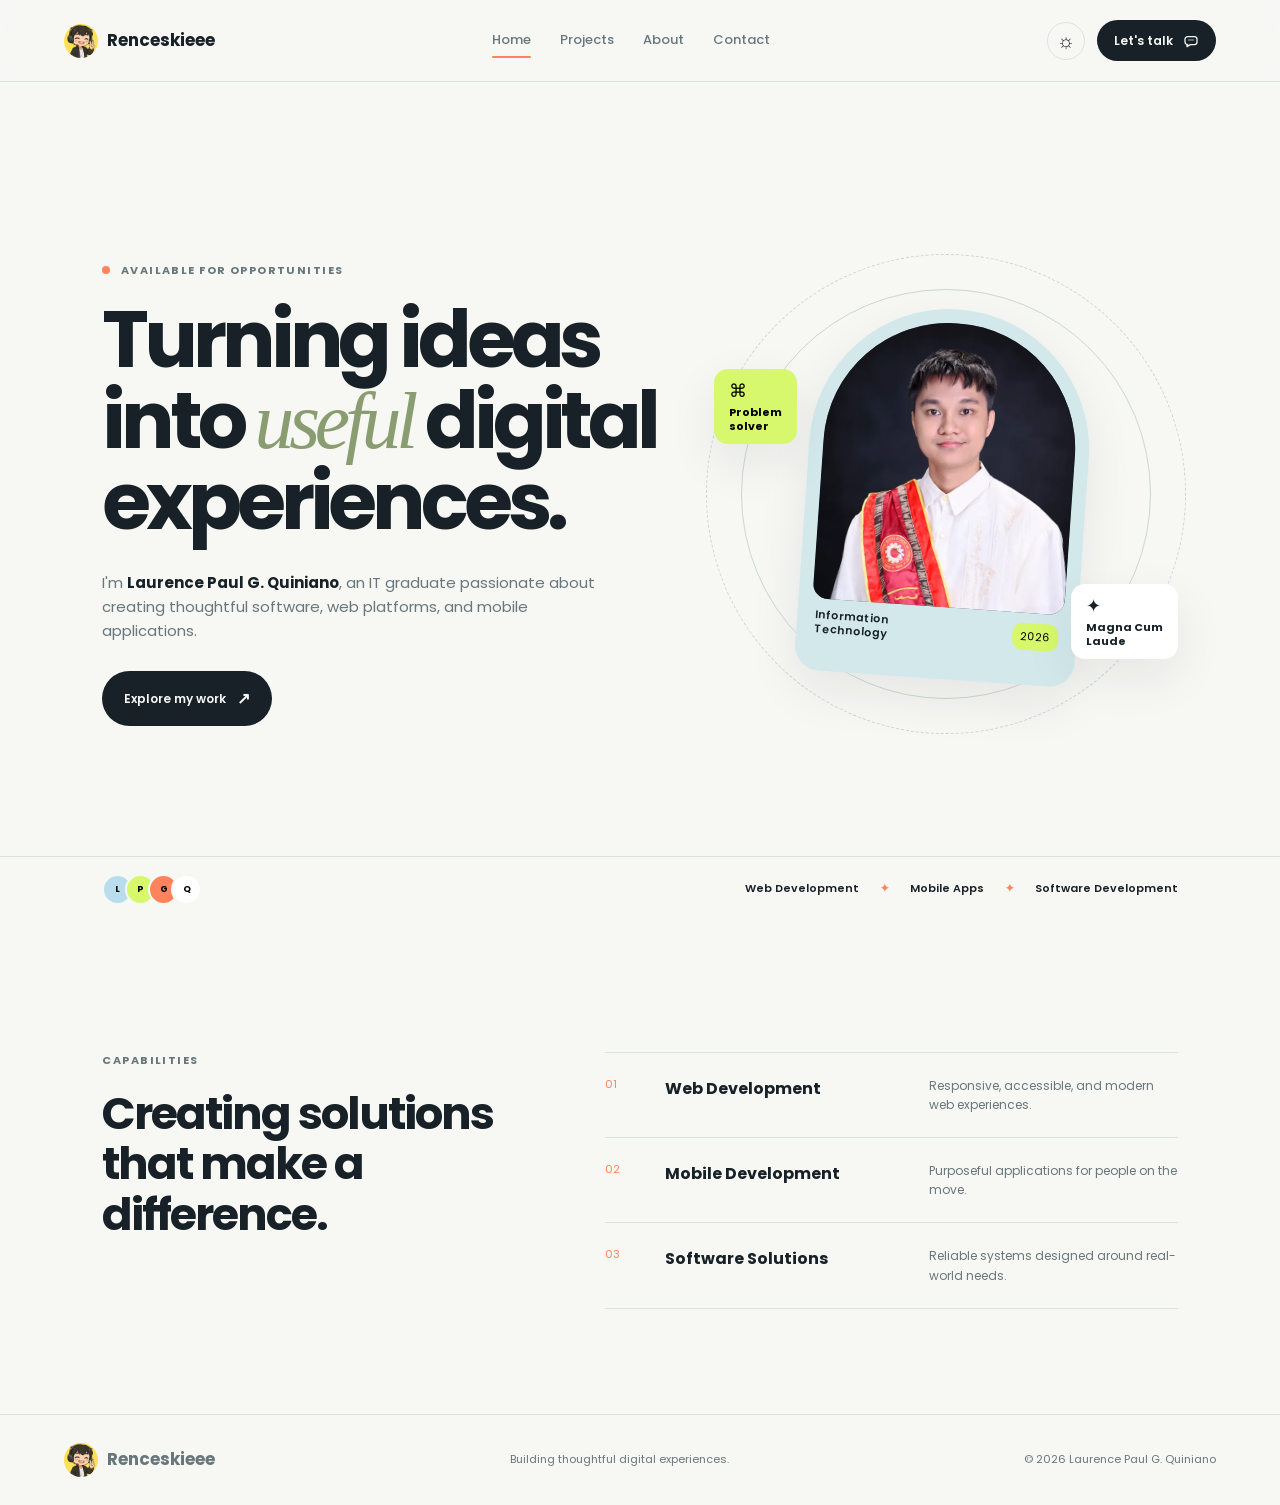
==== commit ffc3d5ea: "description update" ====
--- a/index.html
+++ b/index.html
@@ -81,6 +81,18 @@
               "https://web.facebook.com/xRency",
               "https://www.instagram.com/renceskieee27/",
               "https://www.youtube.com/@RencyQ"
+            ],
+            "hasCredential": [
+              {
+                "@type": "EducationalOccupationalCredential",
+                "name": "Honor Graduate Eligibility (PD 907)",
+                "credentialCategory": "Civil Service Eligibility",
+                "recognizedBy": {
+                  "@type": "GovernmentOrganization",
+                  "name": "Civil Service Commission",
+                  "url": "https://csc.gov.ph/"
+                }
+              }
             ]
           },
           {
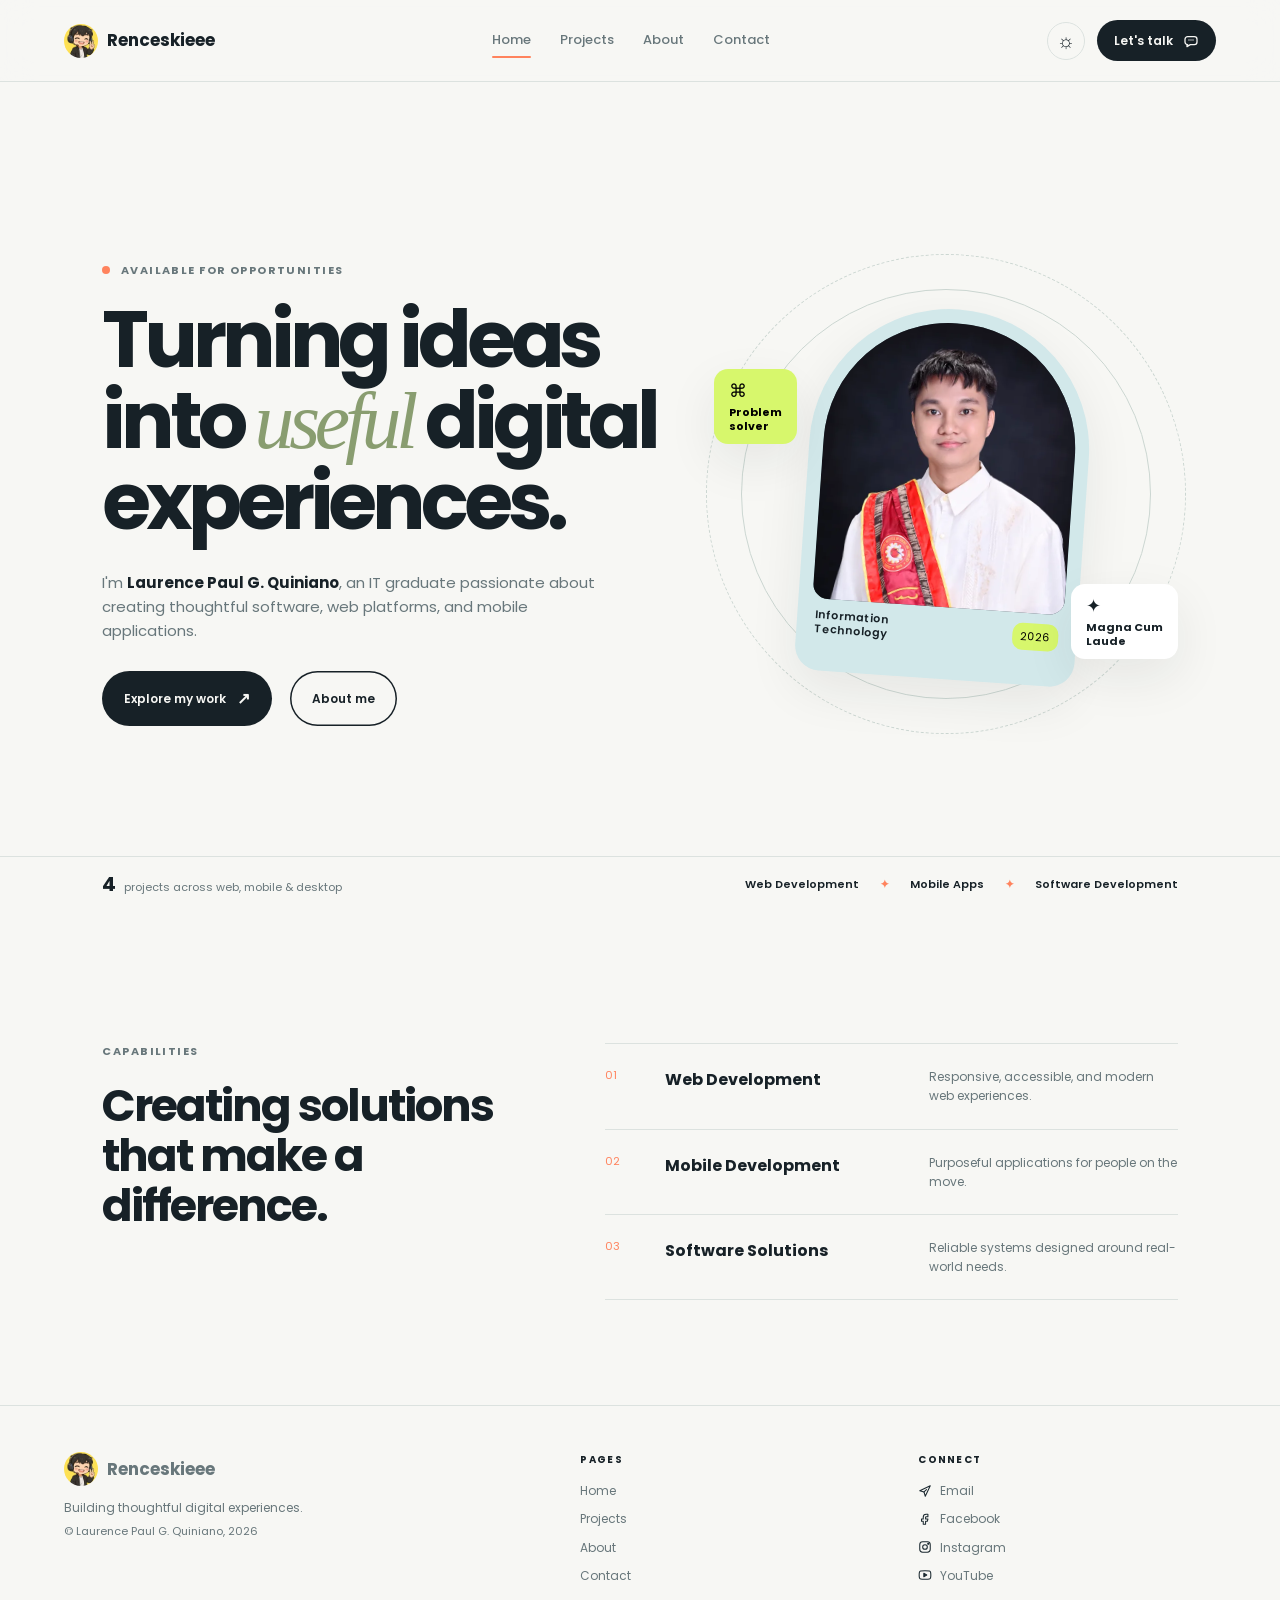
==== commit 23e23eb1: "description update" ====
--- a/index.html
+++ b/index.html
@@ -3,6 +3,17 @@
   <head>
     <meta charset="UTF-8" />
     <meta name="viewport" content="width=device-width, initial-scale=1.0" />
+    <script>
+      // Apply the saved theme before the page paints, so dark mode doesn't flash light.
+      (function () {
+        var theme;
+        try {
+          theme = localStorage.getItem("rencyq-theme");
+        } catch (e) {}
+        document.documentElement.dataset.theme =
+          theme || (matchMedia("(prefers-color-scheme: dark)").matches ? "dark" : "light");
+      })();
+    </script>
     <meta name="google-site-verification" content="sPp_TaTsUMmbUsxikgZh6AxbG1l3m3sPKCjCnGWLB4o" />
     <title>Laurence Paul Quiniano | Web &amp; Mobile Developer – Philippines</title>
     <meta name="description" content="Portfolio of Laurence Paul G. Quiniano, a Magna Cum Laude BSIT graduate from EARIST building web and mobile apps with Flutter, React, Node.js and MySQL." />
@@ -175,6 +186,8 @@
               <div class="hero-actions">
                 <a class="button button-primary" href="projects.html"
                   >Explore my work <span>↗</span></a
+                ><a class="button button-secondary" href="about.html"
+                  >About me</a
                 >
               </div>
             </div>
@@ -209,9 +222,9 @@
             </div>
           </div>
           <div class="hero-footer">
-            <div class="proof-avatars" aria-label="Proof avatars">
-              <b>L</b><b>P</b><b>G</b><b>Q</b>
-            </div>
+            <p class="hero-stat">
+              <b>4</b> projects across web, mobile &amp; desktop
+            </p>
             <div class="skill-marquee">
               <span>Web Development</span><i>✦</i><span>Mobile Apps</span><i>✦</i
               ><span>Software Development</span>
@@ -243,16 +256,40 @@
         </section>
       </main>
       <footer class="site-footer">
-        <a class="brand" href="./" aria-label="Renceskieee home"
-          ><img
-            src="assets/images/icons/logo-96.webp"
-            alt="Renceskieee logo"
-            width="34"
-            height="34"
-          /><strong>Renceskieee</strong></a
-        >
-        <p>Building thoughtful digital experiences.</p>
-        <p>© <span id="year">2026</span> Laurence Paul G. Quiniano</p>
+        <div class="footer-brand">
+          <a class="brand" href="./" aria-label="Renceskieee home"
+            ><img
+              src="assets/images/icons/logo-96.webp"
+              alt="Renceskieee logo"
+              width="34"
+              height="34"
+            /><strong>Renceskieee</strong></a
+          >
+          <p>Building thoughtful digital experiences.</p>
+          <p class="footer-copy">© Laurence Paul G. Quiniano, <span id="year">2026</span></p>
+        </div>
+        <nav class="footer-links" aria-label="Footer navigation">
+          <p class="footer-title">Pages</p>
+          <a href="./">Home</a>
+          <a href="projects.html">Projects</a>
+          <a href="about.html">About</a>
+          <a href="contact.html">Contact</a>
+        </nav>
+        <div class="footer-links">
+          <p class="footer-title">Connect</p>
+          <a href="mailto:quiniano.infotech@gmail.com"
+            ><img class="contact-icon" src="assets/icons/send.svg" alt="" width="16" height="16" />Email</a
+          >
+          <a href="https://web.facebook.com/xRency" target="_blank" rel="noopener"
+            ><img class="contact-icon" src="assets/icons/facebook.svg" alt="" width="16" height="16" />Facebook</a
+          >
+          <a href="https://www.instagram.com/renceskieee27/" target="_blank" rel="noopener"
+            ><img class="contact-icon" src="assets/icons/instagram.svg" alt="" width="16" height="16" />Instagram</a
+          >
+          <a href="https://www.youtube.com/@RencyQ" target="_blank" rel="noopener"
+            ><img class="contact-icon" src="assets/icons/youtube.svg" alt="" width="16" height="16" />YouTube</a
+          >
+        </div>
       </footer>
     </div>
     <script src="assets/js/main.js"></script>
--- a/assets/css/style.css
+++ b/assets/css/style.css
@@ -272,16 +272,62 @@
 }
 .site-footer {
   border-top: 1px solid var(--line);
-  padding: 28px clamp(20px, 5vw, 80px);
-  display: flex;
-  justify-content: space-between;
-  align-items: center;
+  padding: 46px clamp(20px, 5vw, 80px) 28px;
+  display: grid;
+  grid-template-columns: 1.6fr 1fr 1fr;
+  gap: 30px 40px;
+  align-items: start;
   color: var(--muted);
-  font-size: 11px;
+  font-size: 12px;
   transition: border-color 0.3s;
 }
 .site-footer p {
   margin: 0;
+}
+.footer-brand p {
+  margin-top: 12px;
+  max-width: 260px;
+}
+.footer-links {
+  display: flex;
+  flex-direction: column;
+  align-items: flex-start;
+  gap: 9px;
+}
+.footer-title {
+  font-size: 10px;
+  letter-spacing: 0.13em;
+  text-transform: uppercase;
+  font-weight: 700;
+  color: var(--ink);
+  margin-bottom: 4px !important;
+}
+.footer-links a {
+  display: inline-flex;
+  align-items: center;
+  gap: 8px;
+  transition: color 0.2s ease;
+}
+.footer-links a:hover,
+.footer-links a:focus-visible {
+  color: var(--orange);
+}
+.footer-links .contact-icon {
+  width: 14px;
+  height: 14px;
+}
+.footer-brand .footer-copy {
+  margin-top: 6px;
+  font-size: 11px;
+}
+.button-secondary {
+  padding: 18px 22px;
+  background: transparent;
+  color: var(--ink);
+  box-shadow: inset 0 0 0 1.5px var(--ink);
+}
+.button-secondary:hover {
+  box-shadow: none;
 }
 .scroll-top {
   position: fixed;
@@ -432,11 +478,39 @@
     bottom: -2px;
   }
   .site-footer {
-    flex-direction: column;
-    gap: 12px;
-    text-align: center;
+    grid-template-columns: 1fr 1fr;
+  }
+  .footer-brand {
+    grid-column: 1 / -1;
   }
   .page-section {
     min-height: calc(100vh - 190px);
   }
 }
+.error-state p {
+  max-width: 440px;
+  margin: 20px auto 32px;
+  color: var(--muted);
+}
+.error-state .eyebrow {
+  margin: 0 auto 14px;
+}
+.error-state h1 {
+  font-size: clamp(36px, 6vw, 70px);
+  line-height: 1.08;
+  letter-spacing: -0.055em;
+  margin: 0;
+}
+/* Respect the "reduce motion" accessibility setting across the whole site. */
+@media (prefers-reduced-motion: reduce) {
+  html {
+    scroll-behavior: auto;
+  }
+  *,
+  *::before,
+  *::after {
+    animation-duration: 0.01ms !important;
+    animation-iteration-count: 1 !important;
+    transition-duration: 0.01ms !important;
+  }
+}
--- a/assets/css/home.css
+++ b/assets/css/home.css
@@ -31,30 +31,20 @@
 .button-primary {
   padding: 15px 22px;
 }
-.proof-avatars {
-  display: flex;
-  align-items: center;
-}
-.proof-avatars b {
-  width: 31px;
-  height: 31px;
-  border-radius: 50%;
-  display: grid;
-  place-items: center;
-  margin-right: -8px;
-  border: 2px solid #f7f7f4;
-  font-size: 9px;
-  background: #b8dded;
-  color: #000;
-}
-.proof-avatars b:nth-child(2) {
-  background: #d7f76c;
-}
-.proof-avatars b:nth-child(3) {
-  background: #ff835d;
-}
-.proof-avatars b:nth-child(4) {
-  background: #fff;
+.hero-actions {
+  flex-wrap: wrap;
+  gap: 14px 18px;
+}
+.hero-stat {
+  margin: 0;
+  display: flex;
+  align-items: baseline;
+  gap: 8px;
+}
+.hero-stat b {
+  font-size: 20px;
+  line-height: 1;
+  color: var(--ink);
 }
 .hero-visual {
   height: 470px;
--- a/assets/css/projects.css
+++ b/assets/css/projects.css
@@ -96,6 +96,9 @@
   flex-wrap: wrap;
   gap: 7px;
   margin: 22px 0;
+}
+.tags:last-child {
+  margin-bottom: 0;
 }
 .tags span {
   font-size: 10px;
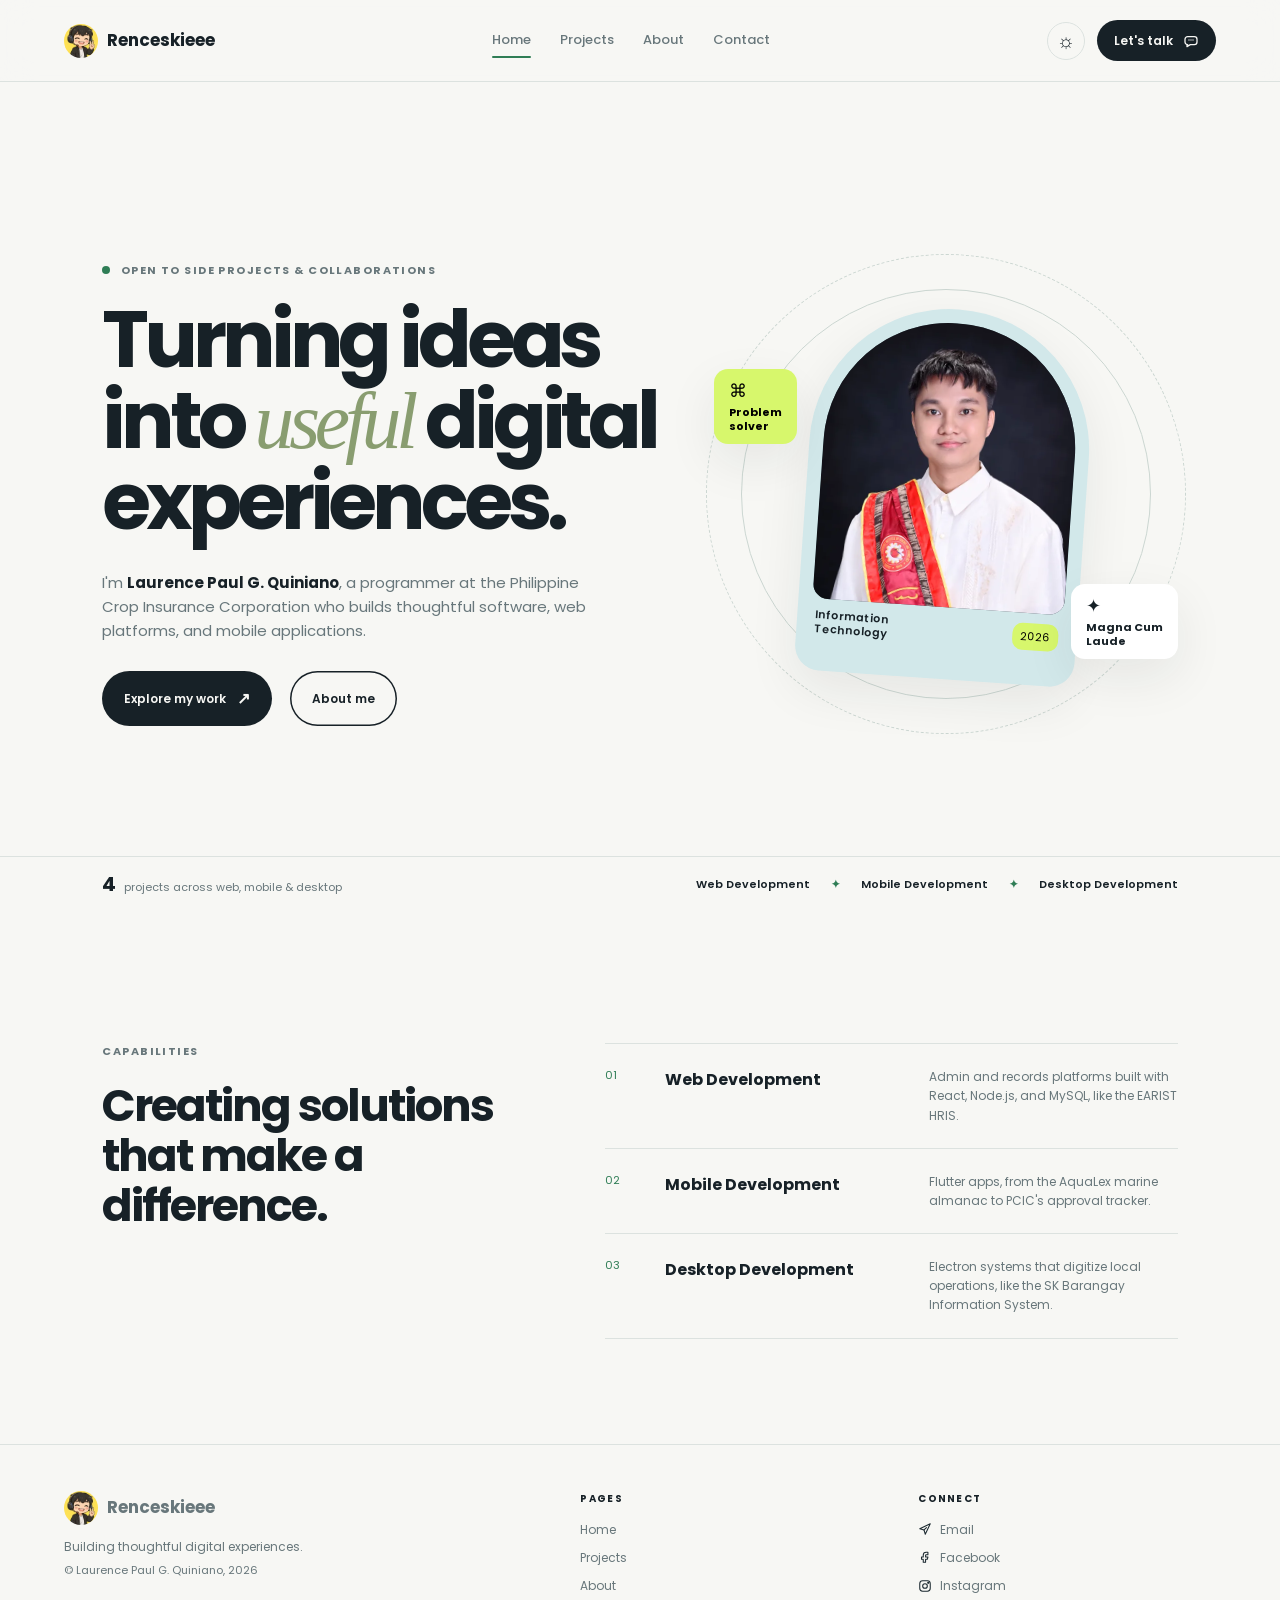
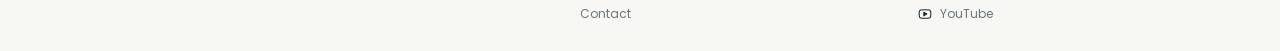
==== commit 2605fb9a: "description update" ====
--- a/index.html
+++ b/index.html
@@ -16,14 +16,14 @@
     </script>
     <meta name="google-site-verification" content="sPp_TaTsUMmbUsxikgZh6AxbG1l3m3sPKCjCnGWLB4o" />
     <title>Laurence Paul Quiniano | Web &amp; Mobile Developer – Philippines</title>
-    <meta name="description" content="Portfolio of Laurence Paul G. Quiniano, a Magna Cum Laude BSIT graduate from EARIST building web and mobile apps with Flutter, React, Node.js and MySQL." />
+    <meta name="description" content="Portfolio of Laurence Paul G. Quiniano, a programmer and Magna Cum Laude BSIT graduate from EARIST building web, mobile and desktop apps with Flutter, React, Node.js, Electron and MySQL." />
     <meta name="author" content="Laurence Paul G. Quiniano" />
     <meta name="robots" content="index, follow" />
     <link rel="canonical" href="https://renceskieee.dev/" />
     <meta property="og:type" content="website" />
     <meta property="og:site_name" content="Laurence Paul Quiniano" />
     <meta property="og:title" content="Laurence Paul Quiniano | Web &amp; Mobile Developer – Philippines" />
-    <meta property="og:description" content="Portfolio of Laurence Paul G. Quiniano, a Magna Cum Laude BSIT graduate from EARIST building web and mobile apps with Flutter, React, Node.js and MySQL." />
+    <meta property="og:description" content="Portfolio of Laurence Paul G. Quiniano, a programmer and Magna Cum Laude BSIT graduate from EARIST building web, mobile and desktop apps with Flutter, React, Node.js, Electron and MySQL." />
     <meta property="og:url" content="https://renceskieee.dev/" />
     <meta property="og:image" content="https://renceskieee.dev/assets/images/og-cover.jpg" />
     <meta property="og:image:width" content="1200" />
@@ -32,7 +32,7 @@
     <meta property="og:locale" content="en_PH" />
     <meta name="twitter:card" content="summary_large_image" />
     <meta name="twitter:title" content="Laurence Paul Quiniano | Web &amp; Mobile Developer – Philippines" />
-    <meta name="twitter:description" content="Portfolio of Laurence Paul G. Quiniano, a Magna Cum Laude BSIT graduate from EARIST building web and mobile apps with Flutter, React, Node.js and MySQL." />
+    <meta name="twitter:description" content="Portfolio of Laurence Paul G. Quiniano, a programmer and Magna Cum Laude BSIT graduate from EARIST building web, mobile and desktop apps with Flutter, React, Node.js, Electron and MySQL." />
     <meta name="twitter:image" content="https://renceskieee.dev/assets/images/og-cover.jpg" />
     <link rel="icon" href="favicon.ico" sizes="any" />
     <link rel="icon" type="image/png" sizes="32x32" href="assets/images/icons/favicon-32.png" />
@@ -41,7 +41,7 @@
     <link rel="preconnect" href="https://fonts.googleapis.com" />
     <link rel="preconnect" href="https://fonts.gstatic.com" crossorigin />
     <link
-      href="https://fonts.googleapis.com/css2?family=Poppins:wght@400;500;600;700;800&display=swap"
+      href="https://fonts.googleapis.com/css2?family=Poppins:wght@400;500;600;700&display=swap"
       rel="stylesheet"
     />
     <link rel="stylesheet" href="assets/css/style.css" />
@@ -85,6 +85,7 @@
               "React",
               "JavaScript",
               "Node.js",
+              "Electron",
               "MySQL",
               "Firebase"
             ],
@@ -176,12 +177,12 @@
         <section class="home-page page-section">
           <div class="hero-grid">
             <div class="hero-copy reveal">
-              <p class="eyebrow"><span></span> Available for opportunities</p>
+              <p class="eyebrow"><span></span> Open to side projects &amp; collaborations</p>
               <h1>Turning ideas into <em>useful</em> digital experiences.</h1>
               <p class="hero-text">
-                I'm <strong>Laurence Paul G. Quiniano</strong>, an IT graduate
-                passionate about creating thoughtful software, web platforms, and mobile
-                applications.
+                I'm <strong>Laurence Paul G. Quiniano</strong>, a programmer at the
+                Philippine Crop Insurance Corporation who builds thoughtful software,
+                web platforms, and mobile applications.
               </p>
               <div class="hero-actions">
                 <a class="button button-primary" href="projects.html"
@@ -226,8 +227,8 @@
               <b>4</b> projects across web, mobile &amp; desktop
             </p>
             <div class="skill-marquee">
-              <span>Web Development</span><i>✦</i><span>Mobile Apps</span><i>✦</i
-              ><span>Software Development</span>
+              <span>Web Development</span><i>✦</i><span>Mobile Development</span><i>✦</i
+              ><span>Desktop Development</span>
             </div>
           </div>
           <section class="skills-preview reveal">
@@ -239,17 +240,17 @@
               <article>
                 <span>01</span>
                 <h3>Web Development</h3>
-                <p>Responsive, accessible, and modern web experiences.</p>
+                <p>Admin and records platforms built with React, Node.js, and MySQL, like the EARIST HRIS.</p>
               </article>
               <article>
                 <span>02</span>
                 <h3>Mobile Development</h3>
-                <p>Purposeful applications for people on the move.</p>
+                <p>Flutter apps, from the AquaLex marine almanac to PCIC's approval tracker.</p>
               </article>
               <article>
                 <span>03</span>
-                <h3>Software Solutions</h3>
-                <p>Reliable systems designed around real-world needs.</p>
+                <h3>Desktop Development</h3>
+                <p>Electron systems that digitize local operations, like the SK Barangay Information System.</p>
               </article>
             </div>
           </section>
--- a/assets/css/style.css
+++ b/assets/css/style.css
@@ -4,7 +4,8 @@
   --paper: #f7f7f4;
   --white: #fff;
   --lime: #d7f76c;
-  --orange: #ff835d;
+  --accent: #2f7d55;
+  --on-accent: #f7f7f4;
   --blue: #b8dded;
   --line: #dce2df;
   --header: rgba(247, 247, 244, 0.9);
@@ -18,7 +19,8 @@
   --paper: #111916;
   --white: #19241f;
   --lime: #d7f76c;
-  --orange: #ff9b79;
+  --accent: #8ad6a2;
+  --on-accent: #172127;
   --blue: #31515b;
   --line: #31423b;
   --header: rgba(17, 25, 22, 0.9);
@@ -114,7 +116,7 @@
   width: 100%;
   height: 2px;
   border-radius: 2px;
-  background: var(--orange);
+  background: var(--accent);
   transform: scaleX(0);
   transform-origin: right;
   transition: transform 0.3s ease;
@@ -150,7 +152,7 @@
 }
 .theme-toggle:hover {
   transform: rotate(12deg) scale(1.04);
-  border-color: var(--orange);
+  border-color: var(--accent);
   box-shadow: 0 5px 14px rgba(20, 35, 38, 0.12);
 }
 .theme-toggle:active {
@@ -158,7 +160,7 @@
 }
 .theme-toggle:focus-visible,
 .menu-toggle:focus-visible {
-  outline: 2px solid var(--orange);
+  outline: 2px solid var(--accent);
   outline-offset: 3px;
 }
 .theme-toggle span {
@@ -221,8 +223,8 @@
 .header-cta:hover,
 .button:hover {
   transform: translateY(-3px);
-  background: var(--orange);
-  color: #172127;
+  background: var(--accent);
+  color: var(--on-accent);
 }
 .menu-toggle {
   display: none;
@@ -244,7 +246,7 @@
   width: 8px;
   height: 8px;
   border-radius: 50%;
-  background: var(--orange);
+  background: var(--accent);
   margin-right: 7px;
 }
 .page-heading h1,
@@ -310,7 +312,7 @@
 }
 .footer-links a:hover,
 .footer-links a:focus-visible {
-  color: var(--orange);
+  color: var(--accent);
 }
 .footer-links .contact-icon {
   width: 14px;
--- a/assets/css/home.css
+++ b/assets/css/home.css
@@ -169,7 +169,7 @@
   text-align: right;
 }
 .skill-marquee i {
-  color: var(--orange);
+  color: var(--accent);
   font-style: normal;
 }
 .skills-preview {
@@ -197,7 +197,7 @@
   border-bottom: 1px solid var(--line);
 }
 .skill-list span {
-  color: var(--orange);
+  color: var(--accent);
   font-size: 11px;
 }
 .skill-list h3 {
--- a/assets/css/projects.css
+++ b/assets/css/projects.css
@@ -73,7 +73,7 @@
   letter-spacing: 0.1em;
 }
 .project-label span {
-  color: var(--orange);
+  color: var(--accent);
   font-weight: 700;
 }
 .project-label p {
@@ -205,9 +205,9 @@
 }
 .image-viewer-close:hover,
 .image-viewer-control:hover {
-  border-color: var(--orange);
-  background: var(--orange);
-  color: #172127;
+  border-color: var(--accent);
+  background: var(--accent);
+  color: var(--on-accent);
   transform: scale(1.06);
 }
 .image-viewer-close:focus-visible,
--- a/assets/css/about.css
+++ b/assets/css/about.css
@@ -55,7 +55,7 @@
 }
 .timeline article span {
   font-size: 11px;
-  color: var(--orange);
+  color: var(--accent);
   padding-top: 21px;
 }
 .timeline h3,
--- a/assets/css/contacts.css
+++ b/assets/css/contacts.css
@@ -23,7 +23,7 @@
 .email-link:focus-visible,
 .copy-button:focus-visible,
 .social-links a:focus-visible {
-  outline: 2px solid var(--orange);
+  outline: 2px solid var(--accent);
   outline-offset: 4px;
 }
 .contact-info {
@@ -75,7 +75,7 @@
     transform 0.2s ease;
 }
 .copy-button:hover {
-  color: var(--orange);
+  color: var(--accent);
   transform: scale(1.08);
 }
 .copy-button:active {
@@ -115,7 +115,7 @@
     transform 0.2s ease;
 }
 .social-links a:hover {
-  color: var(--orange);
+  color: var(--accent);
   transform: translateY(-2px);
 }
 .social-links .contact-icon {
@@ -148,7 +148,7 @@
 }
 .contact-form input:focus,
 .contact-form textarea:focus {
-  border-color: var(--orange);
+  border-color: var(--accent);
 }
 .contact-form textarea {
   resize: vertical;
